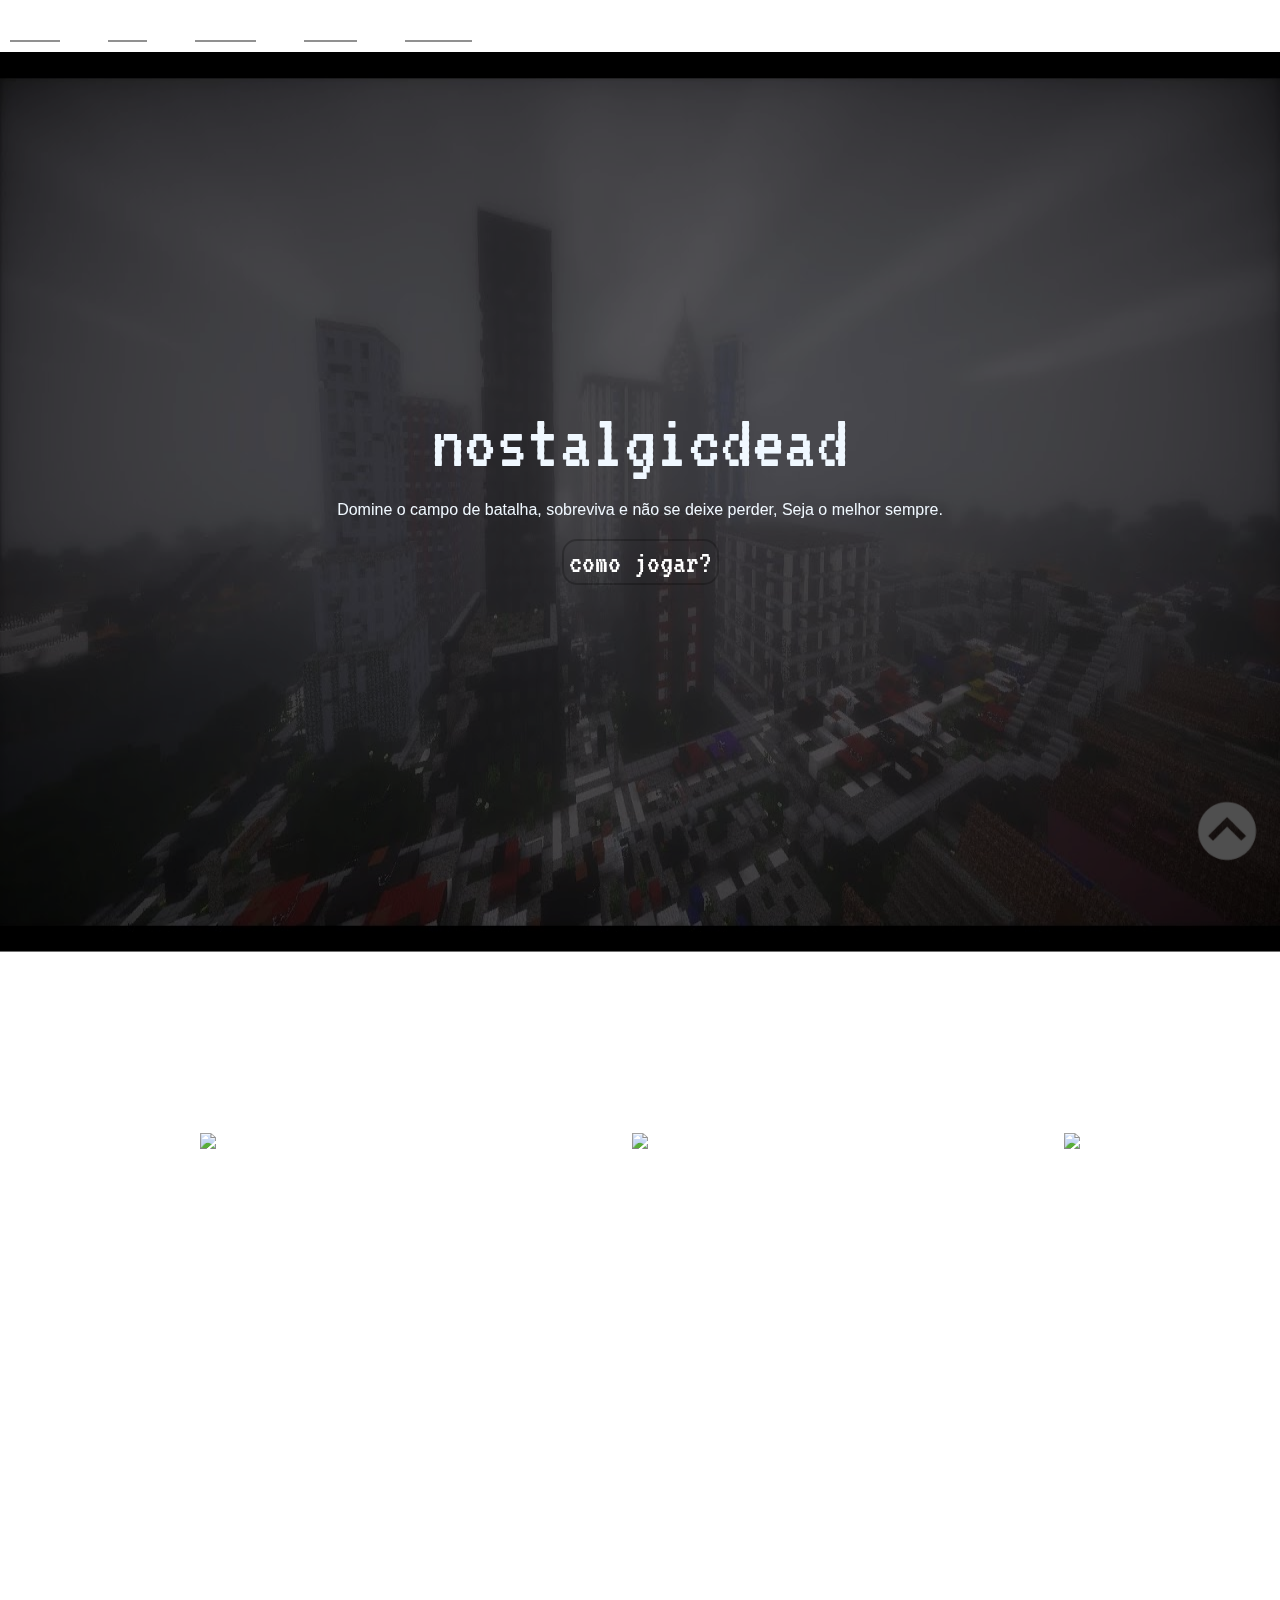
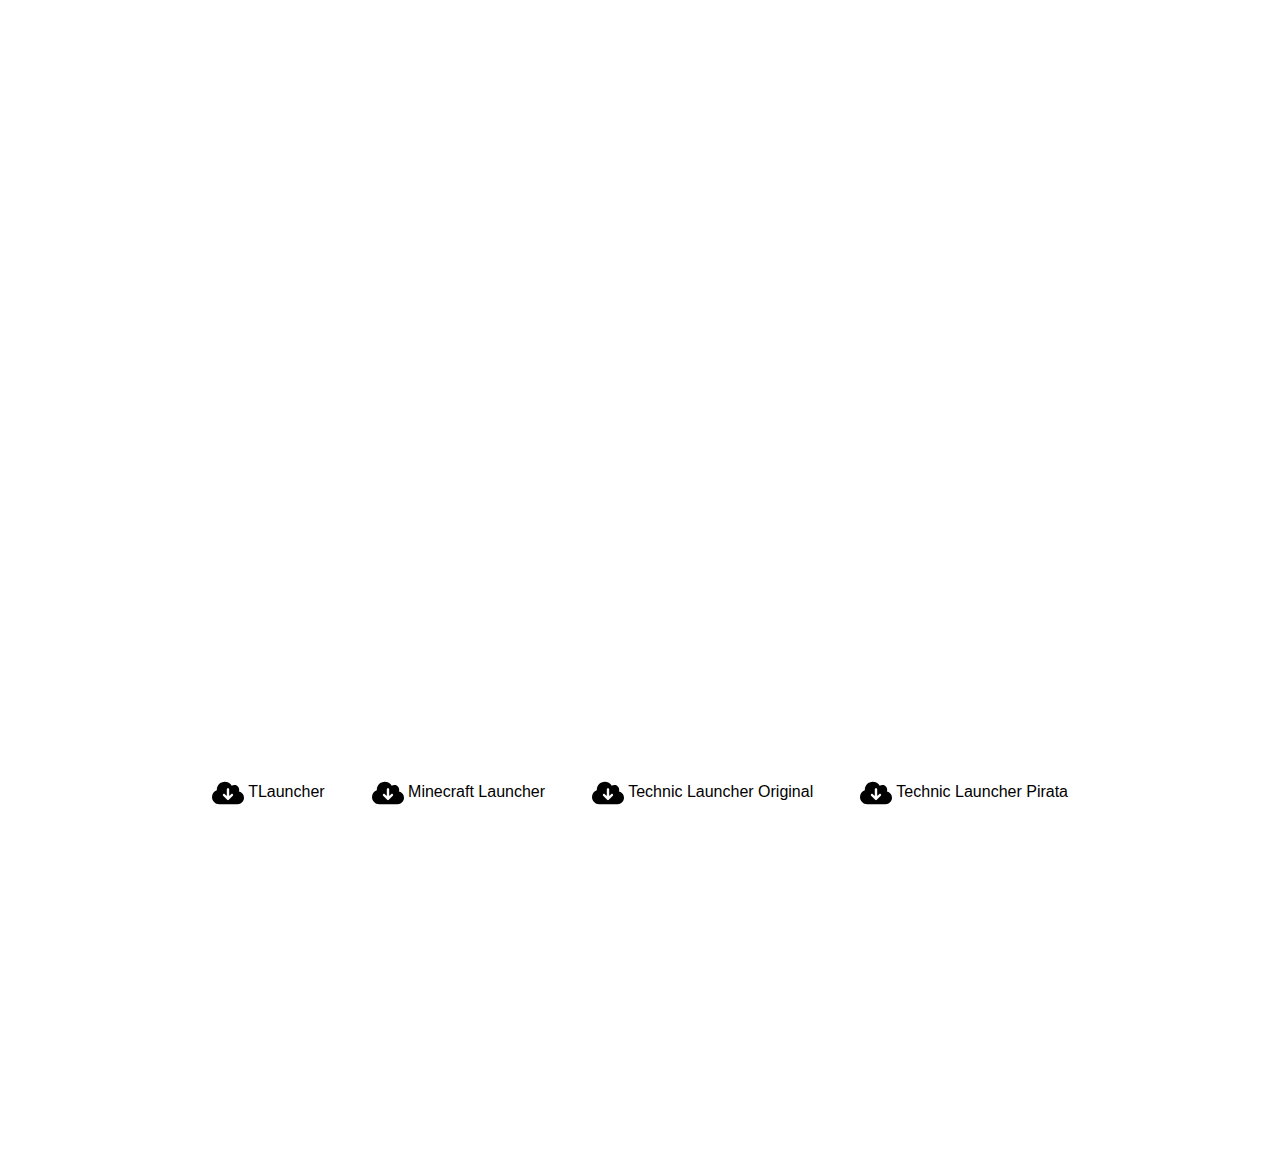
==== loja.html @ f215606f "menu lateral" ====
<!DOCTYPE html>
<html lang="pt-br">

<head>
    <meta charset="UTF-8">
    <meta http-equiv="X-UA-Compatible" content="IE=edge">
    <meta name="viewport" content="width=device-width, initial-scale=1.0">
    <link rel="stylesheet" href="style.css">
    <link rel="stylesheet" href="https://cdn.jsdelivr.net/npm/bootstrap@4.0.0/dist/css/bootstrap.min.css"
        integrity="sha384-Gn5384xqQ1aoWXA+058RXPxPg6fy4IWvTNh0E263XmFcJlSAwiGgFAW/dAiS6JXm" crossorigin="anonymous">

</html>
<title>nostalgicdead</title>
</head>

<body>
    <div id="preloader">
        <div class="inner">
            <img src="img/zumbi.gif" alt="zumbi">
            <h3>carregando...</h3>
        </div>
    </div>
    <div class="conteiner">
        <header class="cabeçalho">
            <nav class="menu">
                <a href="#">Inicio</a>
                <a href="#">Loja</a>
                <a href="">Régras</a>
                <a id="suave1" href="#sobre">Sobre</a>
                <a target="_blank" href="https://discord.gg/NSjnpbRYmt">discord</a>
            </nav>
            <div class="status">
                <p id="online1"></p>
                <p id="online2"></p>
            </div>
        </header>
        <main>
            <section class="main-principal">
                <div class="backgraund">
                    <div id="carouselExampleSlidesOnly" class="carousel slide" data-ride="carousel">
                        <div class="carousel-inner">
                            <div class="carousel-item active">
                                <img class="d-block w-100" src="img/banner.jpg" alt="First slide">
                            </div>
                            <div class="carousel-item">
                                <img class="d-block w-100" src="img/banner2.jpg" alt="Second slide">
                            </div>
                            <div class="carousel-item">
                                <img class="d-block w-100" src="img/banner3.png" alt="Third slide">
                            </div>
                        </div>
                    </div>
                    <div class="text">
                        <h1>nostalgicdead</h1>
                        <p>Domine o campo de batalha, sobreviva e não se deixe perder,
                            Seja o melhor sempre.</p>
                        <a id="suave" href="#comoJogar">como jogar?</a>
                    </div>
                </div>
            </section>
            <section class="sobre" id="sobre">
                <div class="sobre_conteiner">
                <h2>Sobre o Servidor</h2>
                <div class="conteiner_sobre">
                    <div class="card_sobre">
                        <img src="https://img.icons8.com/dusk/100/000000/calendar--v2.png" />
                        <h3>Eventos toda semana</h3>
                        <p>Eventos toda a semanada distribuindo premios e money dentro do jogo, despute contra outros
                            jogadores ou copere com eles em varios eventos.</p>
                    </div>
                    <div class="card_sobre">
                        <img src="https://img.icons8.com/plasticine/100/000000/zombie.png" />
                        <h3>O Melhor servidor Crafting Dead</h3>
                        <p>Viva e reviva os melhores momentos que um mod de mine pode oferecer, aventuras e diversão que
                            não acabam, não pense duas vezes, instale agora!</p>
                    </div>
                    <div class="card_sobre">
                        <img
                            src="https://img.icons8.com/external-bearicons-outline-color-bearicons/100/000000/external-VIP-christmas-and-new-year-bearicons-outline-color-bearicons.png" />
                        <h3>SEJA VIP</h3>
                        <p>com o passe VIP você começa na frente, se diverte ainda mais e ajuda o servidor a crescer.
                        </p>
                    </div>
                </div>
            </div>
            </section>
            <section id="comoJogar" class="comoJogar">
                <h2>Como Jogar</h2>
                <iframe width="700" height="390" src="https://www.youtube-nocookie.com/embed/RFe8q9fkfu0"
                    title="YouTube video player" frameborder="0"
                    allow="accelerometer; autoplay; clipboard-write; encrypted-media; gyroscope; picture-in-picture"
                    allowfullscreen></iframe>
                <div class="comojogar_botoes">
                    <a target="_blank" href="https://tlauncher.org/en/"> <img src="img/cloud-arrow-down-solid.svg"
                            alt="download"> TLauncher</a>
                    <a target="_blank" href="https://www.minecraft.net/pt-br/download"> <img
                            src="img/cloud-arrow-down-solid.svg" alt="download"> Minecraft Launcher</a>
                    <a target="_blank" href="https://www.technicpack.net/download"> <img
                            src="img/cloud-arrow-down-solid.svg" alt="download"> Technic Launcher Original</a>
                    <a target="_blank" href="https://www.hackphoenix.com/technic-launcher/"> <img
                            src="img/cloud-arrow-down-solid.svg" alt="download"> Technic Launcher Pirata</a>
                </div>
            </section>
    </div>
    <div class="btnTop">
        <img src="img/back-to-top-icon-png-7.jpg" alt="botão-topo">
    </div>
</body>

<script src="https://code.jquery.com/jquery-3.2.1.slim.min.js"
    integrity="sha384-KJ3o2DKtIkvYIK3UENzmM7KCkRr/rE9/Qpg6aAZGJwFDMVNA/GpGFF93hXpG5KkN" crossorigin="anonymous">
</script>
<script src="https://cdn.jsdelivr.net/npm/popper.js@1.12.9/dist/umd/popper.min.js"
    integrity="sha384-ApNbgh9B+Y1QKtv3Rn7W3mgPxhU9K/ScQsAP7hUibX39j7fakFPskvXusvfa0b4Q" crossorigin="anonymous">
</script>
<script src="https://cdn.jsdelivr.net/npm/bootstrap@4.0.0/dist/js/bootstrap.min.js"
    integrity="sha384-JZR6Spejh4U02d8jOt6vLEHfe/JQGiRRSQQxSfFWpi1MquVdAyjUar5+76PVCmYl" crossorigin="anonymous">
</script>

<script src="js/bntTop.js"></script>
<script src="js/jquery-3.6.0.min.js"></script>
<script src="js/preloader.js"></script>
<script src="js/online.js"></script>
<script src="js/scroll-suave.js"></script>

</html>
---- style.css ----
@import url('https://fonts.googleapis.com/css2?family=VT323&display=swap');
@import url('https://fonts.googleapis.com/css2?family=Open+Sans:ital,wght@0,400;0,500;0,700;0,800;1,400;1,600;1,700&display=swap');
@import url('https://fonts.googleapis.com/css2?family=Courier+Prime:ital,wght@0,400;0,700;1,700&display=swap');
*{
    padding: 0;
    margin: 0;
    text-decoration: none;
}
body{
    overflow-x:hidden;
    height: 200vh;
    background-image: url(https://jmd.im/wp-content/uploads/2017/06/blackix_thumbnail.jpg);
}
.conteiner{
    width: 100%;
    height: 100vh;
}

  /* ini: Preloader */
 
  #preloader {
    position:fixed;
    top:0;
    left:0;
    right:0;
    bottom:0;
    background-image: linear-gradient(to top, #000000, #181717, #282628, #38373a, #49494d);
    z-index:999; 
}
.inner h3{
    color: white;
    text-align: center;
}
#preloader .inner {
    position: absolute;
    top: 50%; 
    left: 50%;
    transform: translate(-50%, -50%);  
}

/* Menu */

.menu_pc{
    z-index: 100;
    display: flex;
    position: absolute;
    box-shadow: 5px black;
    border: 2px rgba(0, 0, 0, 0.329) solid;
    width: 100%;
    align-items: center;
    justify-content: space-around;
    gap: 50px;
    color: whitesmoke;
    background-color: rgba(0, 0, 0, 0.267);
}

.menu{
    color: rgb(255, 0, 0);
    padding: 10px;
    display: flex;
    gap: 3rem;

}

.menu a{
    font-family: 'Open Sans', sans-serif;
    border-bottom: solid 2px rgba(20, 20, 20, 0.466);
    padding: 2px;
    font-size: 1.1rem;
    color: rgb(255, 255, 255);
    transition: transform 1s;
}
.menu a:hover{
    transform: scale(111%);
    color: white;
}
.menu_mobile{
    display: none;
}
.ative{
    width: 40%;
    height: 100vh;
    display: flex;
    position: fixed;
    z-index: 200;
    background-color: #000000;
    justify-content: center;
    flex-wrap: wrap;
    gap: 25px;
    padding-top: 25px;
    padding-bottom: 25px;
    animation: menu 1s;
    transition: all 1s;

}
#hamburguer{
    position: fixed;
    z-index: 200;
    top: 5px;
    left: 5px;
    display: block;
}
.nav_mobile{
    font-family: 'Open Sans', sans-serif;
    display: flex;
    flex-direction: column;
    gap: 20px;
    align-items: center;

}
.nav_mobile a{
    border-bottom: solid 2px rgba(20, 20, 20, 0.466);
    padding: 2px;
    font-size: 1.1rem;
    color: rgb(255, 255, 255);
}
.status p{
    font-family: 'Open Sans', sans-serif;
    font-size: 1.2rem;
    margin: 0;
    text-align: center;
    color: white;
}
@keyframes menu {
    0%{
        width: 0%;
        opacity: 0;
    }100%{
        width: 40%;
        opacity: 1;
    }
}
/* Banner e texto do banner */
.backgraund{
    position: absolute;
    height: 100vh;
    width: 100%;
    overflow-y:hidden;
    background-color: #000000;
    overflow-x:hidden;
    border-bottom: solid rgba(255, 255, 255, 0.438) 1px;
}
.d-block{
    height: 100vh;
}
.text{
    font-family: 'VT323', monospace;
    z-index: 100;
    position: absolute;
    top: 38%;
    width: 100%;
    color: aliceblue;
    text-align: center;
    animation: back_text 3s;
}
.text h1{
    font-size: 5rem;
}
.text p{
    font-size: 1rem;
    font-family: 'Work Sans', sans-serif;
}
#on{
    color: green;
}
.text a{
    font-size: 2rem;
    background-color: rgba(240, 248, 255, 0);
    color: white;
    padding: 5px;
    border: solid rgba(0, 0, 0, 0.24) 2px;
    cursor: pointer;
    border-radius: 15px;
    transition: transform 1s;
}
.text a:hover{
    transform: scale(111%);
    color: white;
}
.backgraund img{
    width: 100%;
    opacity: .6;
}
.sobre{
    top: 100vh;
    height: 100vh;
    position: relative;
    text-align: center;
    background-repeat: no-repeat;
    background-position-y: 50rem left;
    color: white;
    border-bottom: solid rgba(255, 255, 255, 0.404) 1px;
}
.sobre h2{
    padding-top: 50px;
    padding-bottom: 80px;
}
.conteiner_sobre{
    display: flex;
    justify-content: space-around;
    flex-wrap: wrap;
    gap: 1rem;
    font-family: 'Courier Prime', monospace;
}
.card_sobre{
    width: 400px;
}
.comoJogar{
    top: 100vh;
    height: 100vh;
    position: relative;
    text-align: center;
}
.comoJogar h2{
    color: white;
    padding-top: 20px;
    padding-bottom: 20px;
}
.comojogar_botoes{
    margin-top: 25px;
    display: flex;
    flex-wrap: wrap;
    gap: 15px;
    justify-content: center;
}
.comojogar_botoes a{
    background-color: white;
    text-align: center;
    padding: 1rem;
    color: black;
    border-radius: 10px;
    transform: 2s;
}
.comojogar_botoes a:hover{
    opacity: .6;
    color: black;
}
.comojogar_botoes img{
    height: 32px;
    width: 32px;
}
@keyframes back{
    0%{
        transform: scale(150%);
    }100%{
        transform: scale(100%);
    }
}
@keyframes back_text{
    0%{
        right: -20rem;
    }100%{
        right: 0;
    }
}

.btnTop{
    position: fixed;
    right: 1rem;
    border-radius: 50%;
    padding: .3rem;
    cursor: pointer;
    bottom: 2rem;
    transition: all 1s;
    z-index: 170;
}
.btnTop:hover{
    opacity: .5;
    transform: scale(1.2);
}
.btnTop img{
    width: 64px;
}
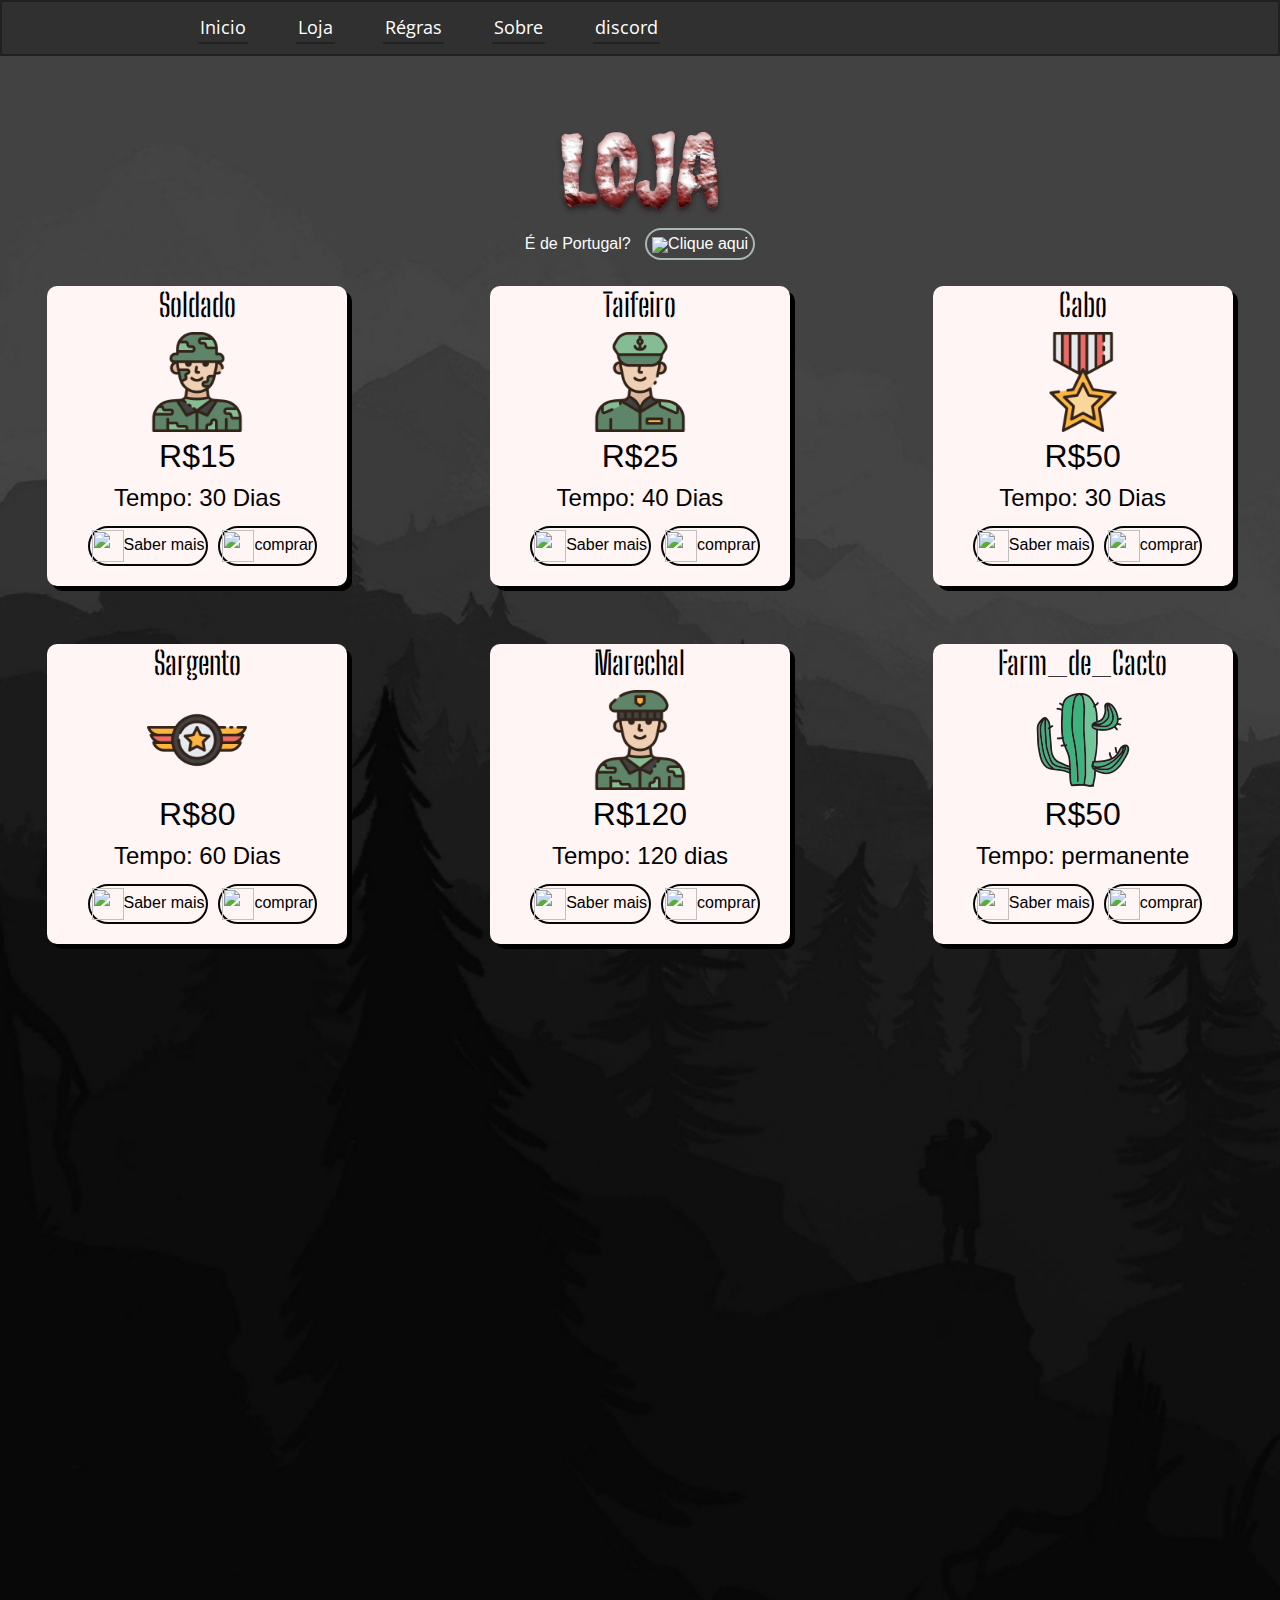
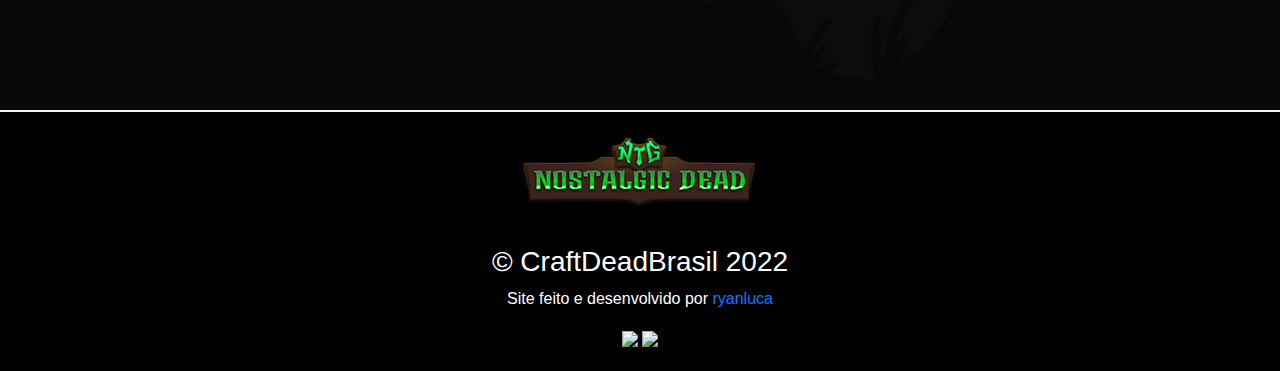
==== commit 09c70cae: "varias melhorias" ====
--- a/loja.html
+++ b/loja.html
@@ -5,15 +5,18 @@
     <meta charset="UTF-8">
     <meta http-equiv="X-UA-Compatible" content="IE=edge">
     <meta name="viewport" content="width=device-width, initial-scale=1.0">
+    <link rel="stylesheet" href="loja.css">
     <link rel="stylesheet" href="style.css">
+    <link rel="stylesheet" href="responsive.css">
     <link rel="stylesheet" href="https://cdn.jsdelivr.net/npm/bootstrap@4.0.0/dist/css/bootstrap.min.css"
         integrity="sha384-Gn5384xqQ1aoWXA+058RXPxPg6fy4IWvTNh0E263XmFcJlSAwiGgFAW/dAiS6JXm" crossorigin="anonymous">
+    <title>CraftDeadBrasil</title>
+    <link rel="shortcut icon" href="img/favicon.ico" type="image/x-icon">
 
 </html>
-<title>nostalgicdead</title>
 </head>
 
-<body>
+<body class="coco" touchstart="btn2()">
     <div id="preloader">
         <div class="inner">
             <img src="img/zumbi.gif" alt="zumbi">
@@ -21,89 +24,361 @@
         </div>
     </div>
     <div class="conteiner">
-        <header class="cabeçalho">
-            <nav class="menu">
-                <a href="#">Inicio</a>
-                <a href="#">Loja</a>
-                <a href="">Régras</a>
-                <a id="suave1" href="#sobre">Sobre</a>
-                <a target="_blank" href="https://discord.gg/NSjnpbRYmt">discord</a>
-            </nav>
-            <div class="status">
-                <p id="online1"></p>
-                <p id="online2"></p>
-            </div>
+        <header>
+            <img onclick="btn1()" id="hamburguer" src="https://img.icons8.com/ios/50/ffffff/list--v1.png"/>
+            <header>
+                <div class="menu_pc">
+                    <nav class="menu">
+                        <a href="index.html">Inicio</a>
+                        <a href="loja.html">Loja</a>
+                        <a href="regras.html">Régras</a>
+                        <a id="suave1" href="#sobre">Sobre</a>
+                        <a target="_blank" href="https://discord.gg/2xAkFJPDrj">discord</a>
+                    </nav>
+                    <div class="status">
+                        <p id="online3"></p>
+                        <p id="online4"></p>
+                    </div>
+                </div>
+                <div id="menu_mobile" class="menu_mobile">
+                    <nav class="nav_mobile">
+                        <a onclick="btn2()" href="index.html">Inicio</a>
+                        <a onclick="btn2()" href="loja.html">Loja</a>
+                        <a onclick="btn2()" href="">Régras</a>
+                        <a onclick="btn2()" id="suave2" href="#sobre">Sobre</a>
+                        <a onclick="btn2()" target="_blank" href="https://discord.gg/NSjnpbRYmt">discord</a>
+                    </nav>
+                    <div class="status">
+                        <p id="online1"></p>
+                        <p id="online2"></p>
+                    </div>
+                    <img onclick="btn1()" src="https://img.icons8.com/ios-glyphs/40/ffffff/cancel.png"/>
+                </div>
         </header>
         <main>
-            <section class="main-principal">
-                <div class="backgraund">
-                    <div id="carouselExampleSlidesOnly" class="carousel slide" data-ride="carousel">
-                        <div class="carousel-inner">
-                            <div class="carousel-item active">
-                                <img class="d-block w-100" src="img/banner.jpg" alt="First slide">
-                            </div>
-                            <div class="carousel-item">
-                                <img class="d-block w-100" src="img/banner2.jpg" alt="Second slide">
-                            </div>
-                            <div class="carousel-item">
-                                <img class="d-block w-100" src="img/banner3.png" alt="Third slide">
-                            </div>
-                        </div>
-                    </div>
-                    <div class="text">
-                        <h1>nostalgicdead</h1>
-                        <p>Domine o campo de batalha, sobreviva e não se deixe perder,
-                            Seja o melhor sempre.</p>
-                        <a id="suave" href="#comoJogar">como jogar?</a>
-                    </div>
-                </div>
-            </section>
-            <section class="sobre" id="sobre">
-                <div class="sobre_conteiner">
-                <h2>Sobre o Servidor</h2>
-                <div class="conteiner_sobre">
-                    <div class="card_sobre">
-                        <img src="https://img.icons8.com/dusk/100/000000/calendar--v2.png" />
-                        <h3>Eventos toda semana</h3>
-                        <p>Eventos toda a semanada distribuindo premios e money dentro do jogo, despute contra outros
-                            jogadores ou copere com eles em varios eventos.</p>
-                    </div>
-                    <div class="card_sobre">
-                        <img src="https://img.icons8.com/plasticine/100/000000/zombie.png" />
-                        <h3>O Melhor servidor Crafting Dead</h3>
-                        <p>Viva e reviva os melhores momentos que um mod de mine pode oferecer, aventuras e diversão que
-                            não acabam, não pense duas vezes, instale agora!</p>
-                    </div>
-                    <div class="card_sobre">
-                        <img
-                            src="https://img.icons8.com/external-bearicons-outline-color-bearicons/100/000000/external-VIP-christmas-and-new-year-bearicons-outline-color-bearicons.png" />
-                        <h3>SEJA VIP</h3>
-                        <p>com o passe VIP você começa na frente, se diverte ainda mais e ajuda o servidor a crescer.
-                        </p>
-                    </div>
-                </div>
+            <div class="main_loja">
+                <img src="img/loja.png" alt="loja">
+                <p id="Paragrafo">É de Portugal? <button id="moedas" onclick="euro()"><img
+                            src="https://img.icons8.com/doodle/32/000000/euro-pound-exchange--v1.png" />Clique
+                        aqui</button></p>
+                <section id="loja" class="loja">
+                    <div class="loja_card">
+                        <h2>Soldado</h2>
+                        <img src="img/soldado.png" />
+                        <p>R$10</p>
+                        <div class="botoes_loja">
+                            <button><img src="https://img.icons8.com/ios-glyphs/30/000000/macos-maximize.png" />Saber
+                                mais</button>
+                            <button><img src="https://img.icons8.com/ios-glyphs/30/000000/shop.png" />comprar</button>
+                        </div>
+                    </div>
             </div>
             </section>
-            <section id="comoJogar" class="comoJogar">
-                <h2>Como Jogar</h2>
-                <iframe width="700" height="390" src="https://www.youtube-nocookie.com/embed/RFe8q9fkfu0"
-                    title="YouTube video player" frameborder="0"
-                    allow="accelerometer; autoplay; clipboard-write; encrypted-media; gyroscope; picture-in-picture"
-                    allowfullscreen></iframe>
-                <div class="comojogar_botoes">
-                    <a target="_blank" href="https://tlauncher.org/en/"> <img src="img/cloud-arrow-down-solid.svg"
-                            alt="download"> TLauncher</a>
-                    <a target="_blank" href="https://www.minecraft.net/pt-br/download"> <img
-                            src="img/cloud-arrow-down-solid.svg" alt="download"> Minecraft Launcher</a>
-                    <a target="_blank" href="https://www.technicpack.net/download"> <img
-                            src="img/cloud-arrow-down-solid.svg" alt="download"> Technic Launcher Original</a>
-                    <a target="_blank" href="https://www.hackphoenix.com/technic-launcher/"> <img
-                            src="img/cloud-arrow-down-solid.svg" alt="download"> Technic Launcher Pirata</a>
+
+            <section class="saber-mais">
+                <div id="conteiner" class="saber_conteiner">
+                    <div id="soldado" class="">
+                        <h2 id="title"><strong id="preto">SOLDADO</strong><img onclick="exit()" id="exit"
+                                src="https://img.icons8.com/ios-filled/50/fa314a/xbox-x.png" /></h2>
+                        <h3>kit vip</h3>
+                        <img src="img/soldaod.png" id="imgcard" alt="vip soldado">
+                        <h3>Vantagens</h3>
+                        <div class="vantagens">
+                            <ol>
+                                <ul>Direito a tag <strong>[VIP]</strong> (no TAB e no chat)</ul>
+                                <ul><strong>15K money na ativação</strong></ul>
+                                <ul><strong>15 experiência</strong></ul>
+                                <ul>Direito a <strong>/kit vip</strong></ul>
+                                <ul>Direito a <strong>/tags</strong></ul>
+                                <ul>Direito a usar o <strong>/lanterna</strong></ul>
+                                <ul>Direito a 2 bau virtual <strong>/bau</strong></ul>
+                                <ul>Direito a limpar seu inventario <strong>/limpar</strong></ul>
+                                <ul>Pode <strong>falar colorido</strong> no chat</ul>
+                            </ol>
+                            <ol>
+                                <ul>Direito a mesa de trabalho virtual <strong>/mesa</strong></ul>
+                                <ul>Direito a se alimentar sem comida <strong>/fome</strong></ul>
+                                <ul>Direito a se suicidar usando <strong>/suicidar</strong></ul>
+                                <ul>Direito a <strong>2 terrenos</strong></ul>
+                                <ul>Direito a <strong>15 /homes</strong></ul>
+                                <ul>Direito a uma <strong>mesa de trabalho</strong> virtual</ul>
+                                <ul>Direito a <strong>falar colorido</strong> no chat</ul>
+                                <ul>Pode entrar com o <strong>servidor lotado</strong></ul>
+                            </ol>
+                        </div>
+                    </div>
+
+                    <div id="taifeiros" class="">
+                        <h2><strong id="preto">TAIFERO</strong><img onclick="exit()" id="exit"
+                                src="https://img.icons8.com/ios-filled/50/fa314a/xbox-x.png" /></h2>
+                        <h3>kit vip</h3>
+                        <img src="img/viptaifero.png" id="imgcard" alt="vip taifeiros">
+                        <h3>Vantagens</h3>
+                        <div class="vantagens">
+                            <ol>
+                                <ul>Direito a tag <strong>[VIP]</strong> (no TAB e no chat)</ul>
+                                <ul><strong>25K money na ativação</strong></ul>
+                                <ul><strong>25 experiência</strong></ul>
+                                <ul>Direito a <strong>/kit vip</strong></ul>
+                                <ul>Direito a <strong>/tags</strong></ul>
+                                <ul>Direito a usar o <strong>/lanterna</strong></ul>
+                                <ul>Direito a 3 bau virtual <strong>/bau</strong></ul>
+                                <ul>Direito a limpar seu inventario <strong>/limpar</strong></ul>
+                                <ul>Pode <strong>falar colorido</strong> no chat</ul>
+                            </ol>
+                            <ol>
+                                <ul>Direito a mesa de trabalho virtual <strong>/mesa</strong></ul>
+                                <ul>Direito a se alimentar sem comida <strong>/fome</strong></ul>
+                                <ul>Direito a se suicidar usando <strong>/suicidar</strong></ul>
+                                <ul>Direito a <strong>3 terrenos</strong></ul>
+                                <ul>Direito a <strong>25 /homes</strong></ul>
+                                <ul>Direito a uma <strong>mesa de trabalho</strong> virtual</ul>
+                                <ul>Direito a <strong>falar colorido</strong> no chat</ul>
+                                <ul>Pode entrar com o <strong>servidor lotado</strong></ul>
+                            </ol>
+                        </div>
+                    </div>
+
+
+                    <div id="Cabo" class="">
+                        <h2><strong id="preto">Cabo</strong><img onclick="exit()" id="exit"
+                                src="https://img.icons8.com/ios-filled/50/fa314a/xbox-x.png" /></h2>
+                        <h3>kit vip</h3>
+                        <img src="img/vipcabo.png" id="imgcard" alt="vip taifeiros">
+                        <h3>Vantagens</h3>
+                        <div class="vantagens">
+                            <ol>
+                                <ul>Direito a tag <strong>[VIP]</strong> (no TAB e no chat)</ul>
+                                <ul><strong>35K money na ativação</strong></ul>
+                                <ul><strong>35 experiência</strong></ul>
+                                <ul>Direito a <strong>/kit vip</strong></ul>
+                                <ul>Direito a <strong>/tags</strong></ul>
+                                <ul>Direito a usar o <strong>/lanterna</strong></ul>
+                                <ul>Direito a 4 bau virtual <strong>/bau</strong></ul>
+                                <ul>Direito a limpar seu inventario <strong>/limpar</strong></ul>
+                                <ul>Pode <strong>falar colorido</strong> no chat</ul>
+                            </ol>
+                            <ol>
+                                <ul>Direito a mesa de trabalho virtual <strong>/mesa</strong></ul>
+                                <ul>Direito a se alimentar sem comida <strong>/fome</strong></ul>
+                                <ul>Direito a se suicidar usando <strong>/suicidar</strong></ul>
+                                <ul>Direito a <strong>4 terrenos</strong></ul>
+                                <ul>Direito a <strong>25 /homes</strong></ul>
+                                <ul>Direito a uma <strong>mesa de trabalho</strong> virtual</ul>
+                                <ul>Direito a <strong>falar colorido</strong> no chat</ul>
+                                <ul>Pode entrar com o <strong>servidor lotado</strong></ul>
+                            </ol>
+                        </div>
+                    </div>
+
+
+                    <div id="sargentos" class="">
+                        <h2><strong id="preto">Sargento</strong><img onclick="exit()" id="exit"
+                                src="https://img.icons8.com/ios-filled/50/fa314a/xbox-x.png" /></h2>
+                        <h3>kits vip</h3>
+                        <img src="img/vipsargento1.png" id="imgcard" alt="vip taifeiros">
+                        <div class="vantagens">
+                            <ol>
+                                <ul>Direito a tag <strong>[VIP]</strong> (no TAB e no chat)</ul>
+                                <ul><strong>75K money na ativação</strong></ul>
+                                <ul><strong>50 experiência</strong></ul>
+                                <ul>Direito a <strong>/kit vip</strong></ul>
+                                <ul>Direito a <strong>/tags</strong></ul>
+                                <ul>Direito a usar o <strong>/lanterna</strong></ul>
+                                <ul>Direito a 5 bau virtual <strong>/bau</strong></ul>
+                                <ul>Direito a limpar seu inventario <strong>/limpar</strong></ul>
+                                <ul>Pode <strong>falar colorido</strong> no chat</ul>
+                            </ol>
+                            <ol>
+                                <ul>Direito a mesa de trabalho virtual <strong>/mesa</strong></ul>
+                                <ul>Direito a se alimentar sem comida <strong>/fome</strong></ul>
+                                <ul>Direito a se suicidar usando <strong>/suicidar</strong></ul>
+                                <ul>Direito a <strong>5 terrenos</strong></ul>
+                                <ul>Direito a <strong>35 /homes</strong></ul>
+                                <ul>Direito a uma <strong>mesa de trabalho</strong> virtual</ul>
+                                <ul>Direito a <strong>falar colorido</strong> no chat</ul>
+                                <ul>Pode entrar com o <strong>servidor lotado</strong></ul>
+                            </ol>
+                        </div>
+                    </div>
+
+
+                    <div id="Marechal" class="">
+                        <h2><strong id="preto">Marechal</strong><img onclick="exit()" id="exit"
+                                src="https://img.icons8.com/ios-filled/50/fa314a/xbox-x.png" /></h2>
+                        <h3>kits vip</h3>
+                        <img src="img/vipmarechal1.png" id="imgcard" alt="vip taifeiros">
+                        <h3>Vantagens</h3>
+                        <div class="vantagens">
+                            <ol>
+                                <ul>Direito a tag <strong>[VIP]</strong> (no TAB e no chat)</ul>
+                                <ul><strong>100K money na ativação</strong></ul>
+                                <ul><strong>100 experiência</strong></ul>
+                                <ul>Direito a <strong>/kit vip</strong></ul>
+                                <ul>Direito a <strong>/tags</strong></ul>
+                                <ul>Direito a usar o <strong>/lanterna</strong></ul>
+                                <ul>Direito a 6 bau virtual <strong>/bau</strong></ul>
+                                <ul>Direito a limpar seu inventario <strong>/limpar</strong></ul>
+                                <ul>Pode <strong>falar colorido</strong> no chat</ul>
+                            </ol>
+                            <ol>
+                                <ul>Direito a mesa de trabalho virtual <strong>/mesa</strong></ul>
+                                <ul>Direito a se alimentar sem comida <strong>/fome</strong></ul>
+                                <ul>Direito a se suicidar usando <strong>/suicidar</strong></ul>
+                                <ul>Direito a <strong>6 terrenos</strong></ul>
+                                <ul>Direito a <strong>50 /homes</strong></ul>
+                                <ul>Direito a uma <strong>mesa de trabalho</strong> virtual</ul>
+                                <ul>Direito a <strong>falar colorido</strong> no chat</ul>
+                                <ul>Pode entrar com o <strong>servidor lotado</strong></ul>
+                            </ol>
+                        </div>
+                    </div>
+
                 </div>
             </section>
-    </div>
-    <div class="btnTop">
-        <img src="img/back-to-top-icon-png-7.jpg" alt="botão-topo">
+            <section>
+                <div id="aloja" class="aloja">
+                    <div class="loja_res"></div>
+                </div>
+                <div class="background_lojapt" id="background_lojapt">
+                    <div class="lojapt_soldado" id="lojapt_soldado"">
+                    <img id=" exit_loja" onclick="exit_lojapt()"
+                        src="https://img.icons8.com/ios-glyphs/90/000000/xbox-x.png" />
+                    <h2>vip soldado</h2>
+                    <div id="paypal-button-container"></div>
+                    <div id="smart-button-container">
+                        <div style="text-align: center;">
+                            <div id="paypal-button-container"></div>
+                        </div>
+                    </div>
+                    <script src="https://www.paypal.com/sdk/js?client-id=sb&enable-funding=venmo&currency=BRL"
+                        data-sdk-integration-source="button-factory"></script>
+                    <script>
+                        function initPayPalButton() {
+                            paypal.Buttons({
+                                style: {
+                                    shape: 'pill',
+                                    color: 'blue',
+                                    layout: 'vertical',
+                                    label: 'pay',
+
+                                },
+
+                                createOrder: function (data, actions) {
+                                    return actions.order.create({
+                                        purchase_units: [{
+                                            "description": "teste",
+                                            "amount": {
+                                                "currency_code": "BRL",
+                                                "value": 15
+                                            }
+                                        }]
+                                    });
+                                },
+
+                                onApprove: function (data, actions) {
+                                    return actions.order.capture().then(function (orderData) {
+
+                                        // Full available details
+                                        console.log('Capture result', orderData, JSON.stringify(
+                                            orderData, null, 2));
+
+                                        // Show a success message within this page, e.g.
+                                        const element = document.getElementById(
+                                            'paypal-button-container');
+                                        element.innerHTML = '';
+                                        element.innerHTML = '<h3>Thank you for your payment!</h3>';
+
+                                        // Or go to another URL:  actions.redirect('thank_you.html');
+
+                                    });
+                                },
+
+                                onError: function (err) {
+                                    console.log(err);
+                                }
+                            }).render('#paypal-button-container');
+                        }
+                        initPayPalButton();
+                    </script>
+                </div>
+
+
+                <div class="lojapt_taifero" id="lojapt_taifero"">
+                    <img id=" exit_loja" onclick="exit_lojapt()"
+                        src="https://img.icons8.com/ios-glyphs/90/000000/xbox-x.png" />
+                    <h2>vip soldado</h2>
+                    <div id="paypal-button-container"></div>
+                    <div id="smart-button-container">
+                        <div style="text-align: center;">
+                            <div id="paypal-button-container"></div>
+                        </div>
+                    </div>
+                    <script src="https://www.paypal.com/sdk/js?client-id=sb&enable-funding=venmo&currency=BRL"
+                        data-sdk-integration-source="button-factory"></script>
+                    <script>
+                        function initPayPalButton() {
+                            paypal.Buttons({
+                                style: {
+                                    shape: 'pill',
+                                    color: 'blue',
+                                    layout: 'vertical',
+                                    label: 'pay',
+
+                                },
+
+                                createOrder: function (data, actions) {
+                                    return actions.order.create({
+                                        purchase_units: [{
+                                            "description": "teste",
+                                            "amount": {
+                                                "currency_code": "BRL",
+                                                "value": 15
+                                            }
+                                        }]
+                                    });
+                                },
+
+                                onApprove: function (data, actions) {
+                                    return actions.order.capture().then(function (orderData) {
+
+                                        // Full available details
+                                        console.log('Capture result', orderData, JSON.stringify(
+                                            orderData, null, 2));
+
+                                        // Show a success message within this page, e.g.
+                                        const element = document.getElementById(
+                                            'paypal-button-container');
+                                        element.innerHTML = '';
+                                        element.innerHTML = '<h3>Thank you for your payment!</h3>';
+
+                                        // Or go to another URL:  actions.redirect('thank_you.html');
+
+                                    });
+                                },
+
+                                onError: function (err) {
+                                    console.log(err);
+                                }
+                            }).render('#paypal-button-container');
+                        }
+                        initPayPalButton();
+                    </script>
+                </div>
+                </div>
+            </section>
+        </main>
+        <footer class="footer_loja">
+            <div class="copyy">
+                <img src="img/footer.png" alt="Logo craft dead">
+                <h3>&copy; CraftDeadBrasil 2022</h3>
+                <p>Site feito e desenvolvido por <a href="ryanluca.tec">ryanluca</a></p>
+                <div class="redesociais">
+                    <a target="_blank" href="https://www.instagram.com/nostalgicdead/"><img src="https://img.icons8.com/clouds/64/000000/instagram-new--v3.png"/></a>
+                    <a onclick="btn2()" target="_blank" href="https://discord.gg/NSjnpbRYmt"><img src="https://img.icons8.com/clouds/64/000000/discord-logo.png"/></a>
+                </div>
+            </div>
+        </footer>
     </div>
 </body>
 
@@ -117,10 +392,13 @@
     integrity="sha384-JZR6Spejh4U02d8jOt6vLEHfe/JQGiRRSQQxSfFWpi1MquVdAyjUar5+76PVCmYl" crossorigin="anonymous">
 </script>
 
-<script src="js/bntTop.js"></script>
+<script src="js/menu_mobile.js"></script>
 <script src="js/jquery-3.6.0.min.js"></script>
 <script src="js/preloader.js"></script>
 <script src="js/online.js"></script>
 <script src="js/scroll-suave.js"></script>
+<script src="js/loja.js"></script>
+<script src="js/menuloja.js"></script>
+<script src="js/lojaeuro.js"></script>
 
 </html>--- a/loja.css
+++ b/loja.css
@@ -0,0 +1,445 @@
+@import url('https://fonts.googleapis.com/css2?family=Creepster&display=swap');
+@import url('https://fonts.googleapis.com/css2?family=Big+Shoulders+Stencil+Display&display=swap');
+.coco{
+        height: 200vh;
+        background-color: #000000;
+        background-image: url(img/backgroundloja.jpg);
+        background-repeat: no-repeat;
+        background-size: cover;
+
+}
+.conteiner{
+    overflow: hidden;
+    width: 100%;
+    height: 100%;
+}
+
+#moedas{
+    color: white;
+    border: 2px solid #ABB7B7;
+    padding: 2px 5px;
+}
+.main_loja{
+    color: rgb(252, 252, 252);
+    text-align: center;
+    position:absolute;
+    top: 10px;
+}
+
+.main_loja h1{
+    padding-top: 100px;
+    font-family: 'Creepster', cursive;
+    font-size: 5rem;
+}
+.main_loja p{
+    padding-top: 10px;
+}
+.main_loja button{
+    background-color: #00aaaa00;
+    border: 2px solid rgb(5, 5, 5);
+    color: rgb(0, 0, 0);
+    border-radius: 250px;
+    margin-left: 10px;
+    padding: 2px;
+    transition: 1s transform;
+}
+.main_loja button:hover{
+    transform: scale(111%);
+    opacity: .8;    
+}
+.loja{
+    display: flex;
+    justify-content: space-around;
+    flex-wrap: wrap;
+    gap: 3rem;
+}
+.loja_card{
+    margin-top: 10px;
+    border-radius: 10px;
+    box-shadow: 5px 5px #000000;
+    color: black;
+    background-color: rgb(255, 245, 245);
+    height: 300px;
+    width: 300px;
+    align-items: center;
+    position: relative;
+    animation: loja_card 3s;
+}
+@keyframes loja_card{
+    0%{
+        left: -200px;
+        opacity: 0;
+    }100%{
+        top: 0;
+        left: 0;
+        opacity: 1;
+    }
+}
+.loja_card h2{
+    font-family: 'Big Shoulders Stencil Display', cursive;
+}
+.loja_card p{
+    font-size: 2rem;
+    margin: 0;
+    padding: 0;
+}
+.loja_card img{
+    height: 100px;
+    width: 100px;
+}
+.botoes_loja img{
+    height: 32px;
+    width: 32px;
+}
+#tempo{
+    font-size: 1.5rem;
+    padding-bottom: 10px;
+}
+.none{
+    display: none;
+}
+.saber_conteiner{
+    position: fixed;
+    background-color: rgba(0, 0, 0, 0.548);
+    z-index: 200;
+    top: 0;
+    width: 100%;
+    display: none;
+    height: auto;
+}
+.on{
+    display: block;
+}
+.of{
+    display: none;
+}
+
+.soldado{
+    position: relative;
+    background-color: white;
+    color: black;
+    margin: 1% auto;
+    display: block;
+    width: 70%;
+    border-radius: 25px;
+    box-shadow: 6px 4px black;
+    border: 2px solid;
+    animation: cards 1s;
+    text-align: center;
+}
+.soldado h2{
+    color: #050505;
+    font-size: 3rem;
+    padding: 5px;
+    border: black 1px solid;
+    font-family: 'Big Shoulders Stencil Display', cursive;
+}.soldado ol{
+    padding-bottom: 3rem;
+}
+#preto{
+    color: black;
+}
+.soldado strong{
+    color: #fd0000;
+}
+.taifeiro{
+    position: relative;
+    background-color: white;
+    color: black;
+    display: block;
+    margin: 1% auto;
+    width: 70%;
+    border-radius: 25px;
+    box-shadow: 6px 4px black;
+    border: 2px solid black;
+    animation: cards 1s;
+    text-align: center;
+}
+.taifeiro h2{
+    color: #2600fd;
+    padding: 5px;
+    border: black 1px solid;
+    font-family: 'Big Shoulders Stencil Display', cursive;
+    font-size: 3rem;
+}
+.taifeiro strong{
+    color: #2600fd;
+}
+.taifeiro ol{
+    padding-bottom: 3rem;
+}
+.cabo{
+    position: relative;
+    background-color: white;
+    color: black;
+    display: block;
+    margin: 1% auto;
+    width: 70%;
+    border-radius: 25px;
+    box-shadow: 6px 4px black;
+    border: 2px solid;
+    animation: cards 1s;
+    text-align: center;
+}
+.cabo h2{
+    color: #2600fd;
+    padding: 5px;
+    border: black 1px solid;
+    font-family: 'Big Shoulders Stencil Display', cursive;
+    font-size: 3rem;
+}
+.cabo strong{
+    color: #0fff07;
+}
+.cabo ol{
+    padding-bottom: 3rem;
+}
+.sargento{
+    position: relative;
+    background-color: white;
+    color: black;
+    overflow-x: scroll;
+    display: block;
+    margin: 0 auto;
+    width: 70%;
+    height: 700px;
+    border-radius: 25px;
+    box-shadow: 6px 4px black;
+    border: 2px solid;
+    animation: cards 1s;
+    text-align: center;
+}
+.sargento h2{
+    color: #2600fd;
+    padding: 5px;
+    border: black 1px solid;
+    font-family: 'Big Shoulders Stencil Display', cursive;
+    font-size: 3rem;
+}
+.sargento h4{
+    font-size: 1rem;
+    padding: 10px;
+    color: #ff00c8;
+}
+.sargento ol{
+    padding-bottom: 100px;
+}
+.sargento strong{
+    color: #ff00c8;
+}
+.marechal{
+    position: relative;
+    background-color: white;
+    color: black;
+    overflow-x: scroll;
+    display: block;
+    margin: 0 auto;
+    width: 70%;
+    height: 700px;
+    border-radius: 25px;
+    box-shadow: 6px 4px black;
+    border: 2px solid;
+    animation: cards 1s;
+    text-align: center;
+}
+.marechal h2{
+    color: #2600fd;
+    padding: 5px;
+    border: black 1px solid;
+    font-family: 'Big Shoulders Stencil Display', cursive;
+    font-size: 3rem;
+}
+.marechal h4{
+    font-size: 1rem;
+    padding: 10px;
+    color: #730881;
+}
+.marechal ol{
+    padding-bottom: 100px;
+}
+.marechal strong{
+    color: #730881;
+}
+#exit{
+    position: absolute;
+    right: 10px;
+    top: 3;
+    z-index: 200;
+}
+@keyframes cards{
+    0%{
+        opacity: 0;
+    }100%{
+        opacity: 1;
+    }
+}
+.vantagens{
+    display: flex;
+    justify-content: space-around;
+    align-items: flex-end;
+}
+.active{
+    display: block;
+}
+.aloja{
+    position: fixed;
+    top: 0;
+    width: 100%;
+    display: none;
+    z-index: 200;
+    background-color: #1c1c1d3d;
+    height: 200vh;
+}
+.alojaative{
+    display: block;
+}
+.loja_res{
+    background-image: url(https://nostalgicdead.shop/img/footer-left-pic.png);
+    border: solid 4px black;
+    box-shadow: 5px 5px black;
+    background-repeat: no-repeat;
+    background-color: white;
+    background-position: 800px 250px;
+    color: #050505;
+    position: relative;
+    margin: 0 auto;
+    display: flex;
+    flex-direction: column;
+    border-radius: 10px;
+    width: 80%;
+    height: 100vh;
+    animation: cards 1s;
+    text-align: center;
+}
+.loja_res strong{
+    color: red;
+}
+.loja_res img{
+    width: 400px;
+    margin: 0 auto;
+}
+.btn_pagamento button{
+    background-color: #fffdfd5d;
+    border: 2px solid #000000;
+    color: #000000;
+    border-radius: 25px;
+    margin-left: 10px;
+    padding: 2px 5px;
+    transition: transform 1s;
+}
+.btn_pagamento button:hover{
+    transform: scale(111%);
+    border: 2px solid #2600ff;
+}
+#btn_pagamento{
+    width: 32px;
+    height: 32px;
+}
+.loja_res button{
+    padding: 0px 10px;
+}
+#exit_loja{
+    position: absolute;
+    width: 48px;
+    right: 1px;
+    z-index: 300;
+}
+.carregando{
+    position: absolute;
+    top: 5%;
+    left: 30%;
+
+}
+.loja_res iframe{
+    z-index: 100;
+    animation: ifrem 3s;
+}
+
+@keyframes ifrem{
+    0%{
+        opacity: 0;
+    }100%{
+        opacity: 1;
+    }
+}
+.pix_area{
+    margin: 0 auto;
+}
+#checkress{
+    color: red;
+}
+#paypal-button-container{
+    position: relative;
+    z-index: 300;
+}
+.background_lojapt{
+    position: fixed;
+    top: 0;
+    width: 100%;
+    display: none;
+    z-index: 200;
+    background-color: #1c1c1d3d;
+    height: 200vh;
+}
+.lojapt h2{
+    color: #000000;
+    padding: 5px;
+    border: black 1px solid;
+    font-family: 'Big Shoulders Stencil Display', cursive;
+    font-size: 3rem;
+}
+.lojapt_soldado{
+    height: 3rem;
+    width: 600px;
+    height: 500px;
+    margin: 100px auto;
+    display: none;
+    background-image: url(https://nostalgicdead.shop/img/footer-left-pic.png);
+    border: solid 4px black;
+    box-shadow: 5px 5px black;
+    background-repeat: no-repeat;
+    background-color: white;
+    background-position: 800px 250px;
+    color: #050505;
+    position: relative;
+    margin: 0 auto;
+    flex-direction: column;
+    border-radius: 10px;
+    width: 80%;
+    height: 100vh;
+    animation: cards 1s;
+    text-align: center;
+}
+.alojaatives{
+    display: flex;
+}
+.alojaaback{
+    display: block;
+}
+.lojapt_taifero{
+    height: 3rem;
+    width: 600px;
+    height: 500px;
+    margin: 100px auto;
+    display: none;
+    background-image: url(https://nostalgicdead.shop/img/footer-left-pic.png);
+    border: solid 4px black;
+    box-shadow: 5px 5px black;
+    background-repeat: no-repeat;
+    background-color: white;
+    background-position: 800px 250px;
+    color: #050505;
+    position: relative;
+    margin: 0 auto;
+    flex-direction: column;
+    border-radius: 10px;
+    width: 80%;
+    height: 100vh;
+    animation: cards 1s;
+    text-align: center;
+}
+.footer_loja{
+    position: absolute;
+    top: 190vh;
+    z-index: 500;
+}--- a/style.css
+++ b/style.css
@@ -7,9 +7,11 @@
     text-decoration: none;
 }
 body{
-    overflow-x:hidden;
-    height: 200vh;
-    background-image: url(https://jmd.im/wp-content/uploads/2017/06/blackix_thumbnail.jpg);
+    overflow-x: hidden;
+    height: 310vh;
+    background-image: url(img/backgroundloja.jpg);
+    background-repeat: no-repeat;
+    background-size: cover;
 }
 .conteiner{
     width: 100%;
@@ -98,7 +100,7 @@
     z-index: 200;
     top: 5px;
     left: 5px;
-    display: block;
+    display: none;
 }
 .nav_mobile{
     font-family: 'Open Sans', sans-serif;
@@ -147,25 +149,41 @@
     font-family: 'VT323', monospace;
     z-index: 100;
     position: absolute;
-    top: 38%;
+    top: 80%;
     width: 100%;
     color: aliceblue;
     text-align: center;
     animation: back_text 3s;
-}
-.text h1{
-    font-size: 5rem;
-}
-.text p{
-    font-size: 1rem;
-    font-family: 'Work Sans', sans-serif;
+    z-index: 400;
+}
+.logo_img{
+        z-index: 200;
+        position: absolute;
+        width: 350px;
+        height: 100%;
+        opacity: 1;
+        top: 20%;
+        left: 38%;
+        animation: LOGO 3s;
+        animation-iteration-count: infinite;
+}
+.logo_img img{
+    width: 250px;
+    left: 0;
+}
+@keyframes LOGO{
+    0%{
+        transform: scale(100%);
+    }50%{
+        transform: scale(105%);
+    }
 }
 #on{
     color: green;
 }
 .text a{
-    font-size: 2rem;
-    background-color: rgba(240, 248, 255, 0);
+    font-size: 3rem;
+    background-color: rgba(240, 248, 255, 0.089);
     color: white;
     padding: 5px;
     border: solid rgba(0, 0, 0, 0.24) 2px;
@@ -179,7 +197,6 @@
 }
 .backgraund img{
     width: 100%;
-    opacity: .6;
 }
 .sobre{
     top: 100vh;
@@ -189,7 +206,7 @@
     background-repeat: no-repeat;
     background-position-y: 50rem left;
     color: white;
-    border-bottom: solid rgba(255, 255, 255, 0.404) 1px;
+    border-bottom: solid rgba(0, 0, 0, 0.404) 1px;
 }
 .sobre h2{
     padding-top: 50px;
@@ -270,4 +287,18 @@
 }
 .btnTop img{
     width: 64px;
-}+}
+footer{
+    top: 310vh;
+    position: absolute;
+    background-color: #000000da;
+    color: white;
+    width: 100%;
+    border-top: 2px solid whitesmoke;
+    display: flex;
+}
+.copyy{
+    width: 100%;
+    text-align: center;
+    padding: 20px;
+}
--- a/responsive.css
+++ b/responsive.css
@@ -0,0 +1,156 @@
+@media (max-width: 800px){
+    .text h1{
+        font-size: 3rem;
+    }
+    .menu_pc{
+        display: none;
+    }
+    .menu{
+        display: block;
+    }
+    .sobre{
+        height: auto;
+    }
+    .comoJogar iframe{
+        width: 90%;
+    }
+    .status p{
+        font-size: 1rem;
+    }
+    #hamburguer{
+        display: block;
+    }
+    .logo_img{
+        width: 100%;
+        text-align: center;
+        left: 0;
+    }
+    .logo_img img{
+        width: 300px;
+        left: 0;
+    }
+    .soldado{
+        width: 100%;
+        margin-top: 0px;
+        overflow-x: scroll;
+        height: 100vh;
+    }
+    .taifeiro{
+        width: 100%;
+        margin-top: 0px;
+        overflow-x: scroll;
+        height: 100vh;
+    }
+    .cabo{
+        width: 100%;
+        margin-top: 0px;
+        overflow-x: scroll;
+        height: 100vh;
+    }
+    .sargento{
+        width: 100%;
+        margin-top: 0px;
+        overflow-x: scroll;
+        height: 100vh;
+    }
+    .marechal{
+        width: 100%;
+        margin-top: 0px;
+        overflow-x: scroll;
+        height: 100vh;
+    }
+    .vantagens{
+        display: flex;
+        flex-direction: column;
+        align-items: center;
+    }
+    .vantagens ol{
+        padding: 0;
+    }
+    .loja_res{
+        width: 100%;
+        overflow-x: scroll;
+    }
+    footer{
+        top: 430vh;
+    }
+    body{
+        height: 500vh;
+    }
+}
+@media (max-width: 450px){
+    .text h1{
+        font-size: 3rem;
+    }
+    .menu_pc{
+        display: none;
+    }
+    .menu{
+        display: block;
+    }
+    .sobre{
+        height: auto;
+    }
+    .comoJogar iframe{
+        width: 90%;
+    }
+    .status p{
+        font-size: .7rem;
+    }
+    #hamburguer{
+        display: block;
+    }
+    .logo_img img{
+        width: 250px;
+        left: 0;
+    }
+    .loja_card{
+        height: 300px;
+        width: 300px;
+    }
+    #imgcard{
+        height: 150px;
+    }
+    .soldado{
+        height: 130vh;
+    }
+    .taifeiro{
+        height: 130vh;
+    }
+    .cabo{
+        height: 130vh;
+    }
+    .sargento{
+        height: 130vh;
+    }
+    .marechal{
+        height: 130vh;
+    }
+    .vantagens{
+        height: 130vh;
+    }
+    .loja_res{
+        width: 100%;
+        height: 130vh;
+        overflow-x: scroll;
+    }
+    .loja_res img{
+        width: 300px;
+    }
+    footer{
+        top: 460vh;
+    }
+    body{
+        height: 530vh;
+    }
+}
+@media (max-width: 1000px){
+    .footer_loja{
+        top: 250vh;
+    }
+}
+@media (max-width: 650px){
+    .footer_loja{
+        top: 480vh;
+    }
+}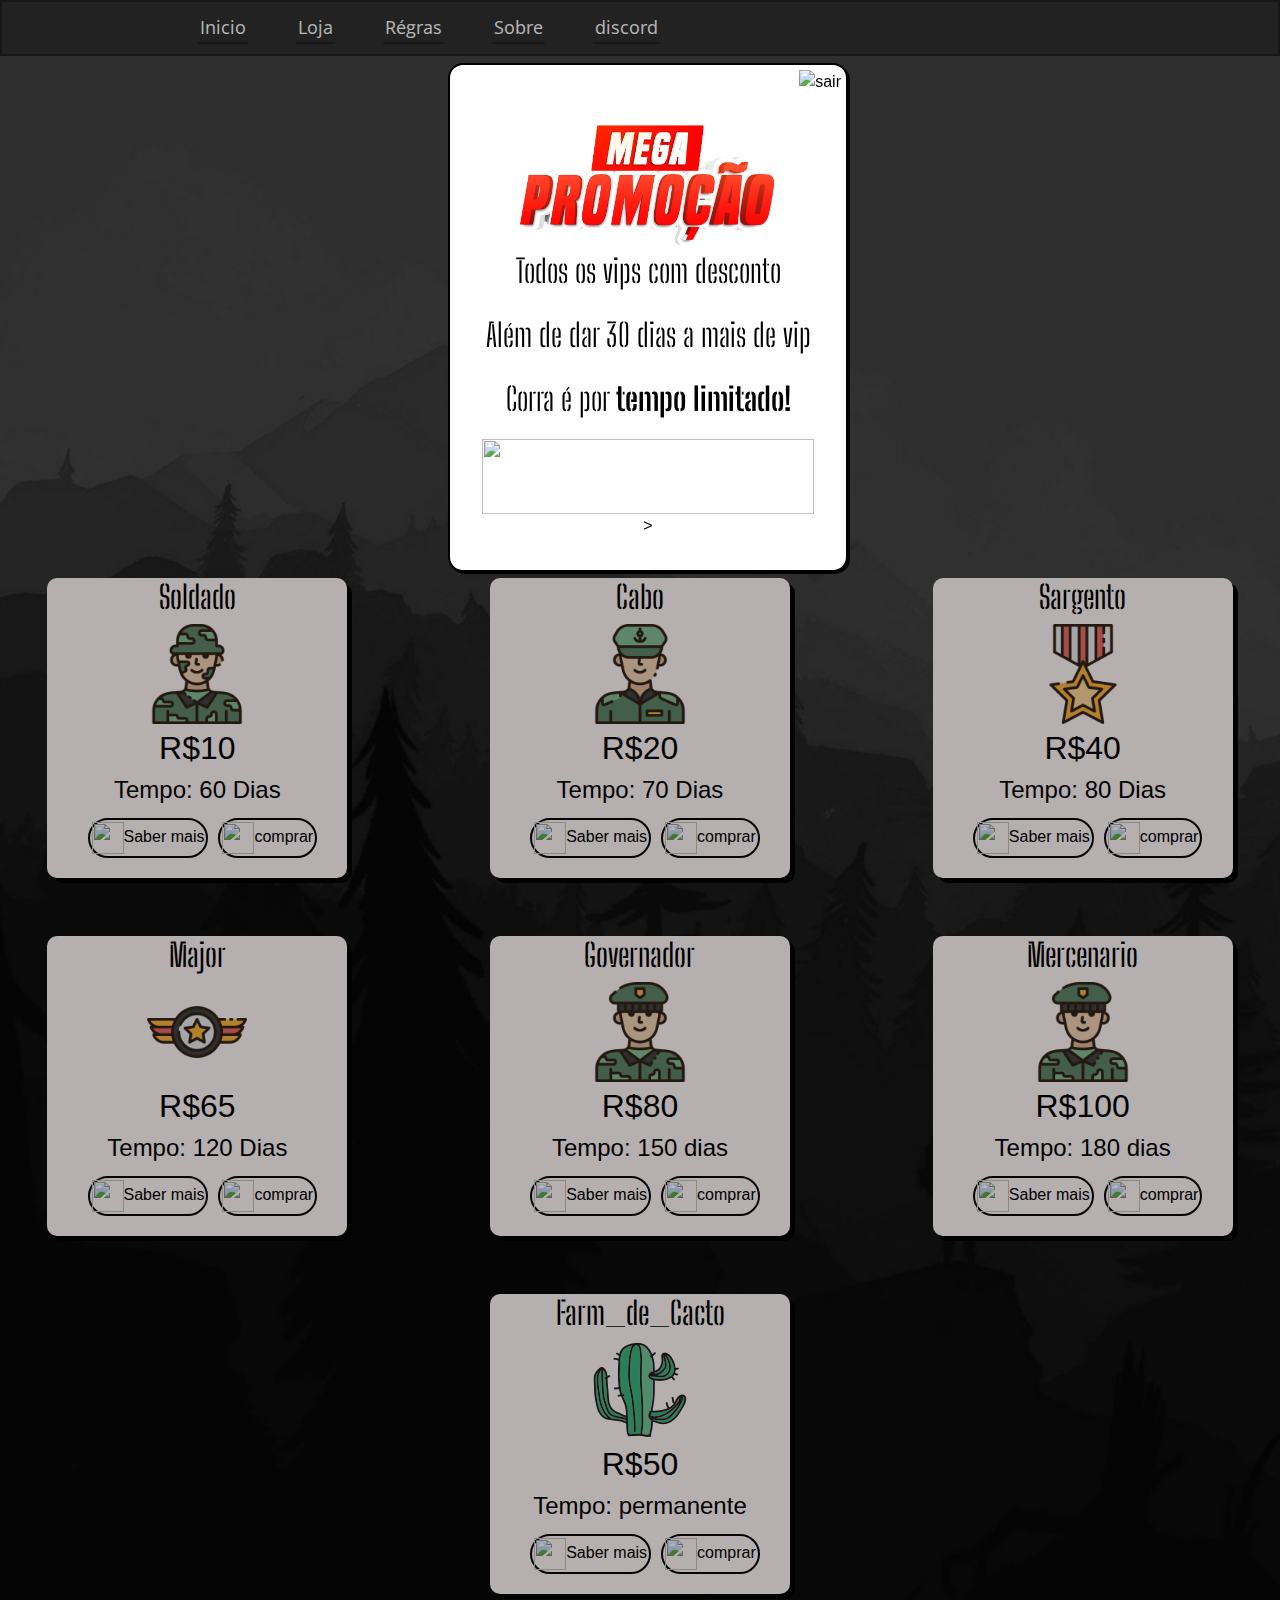
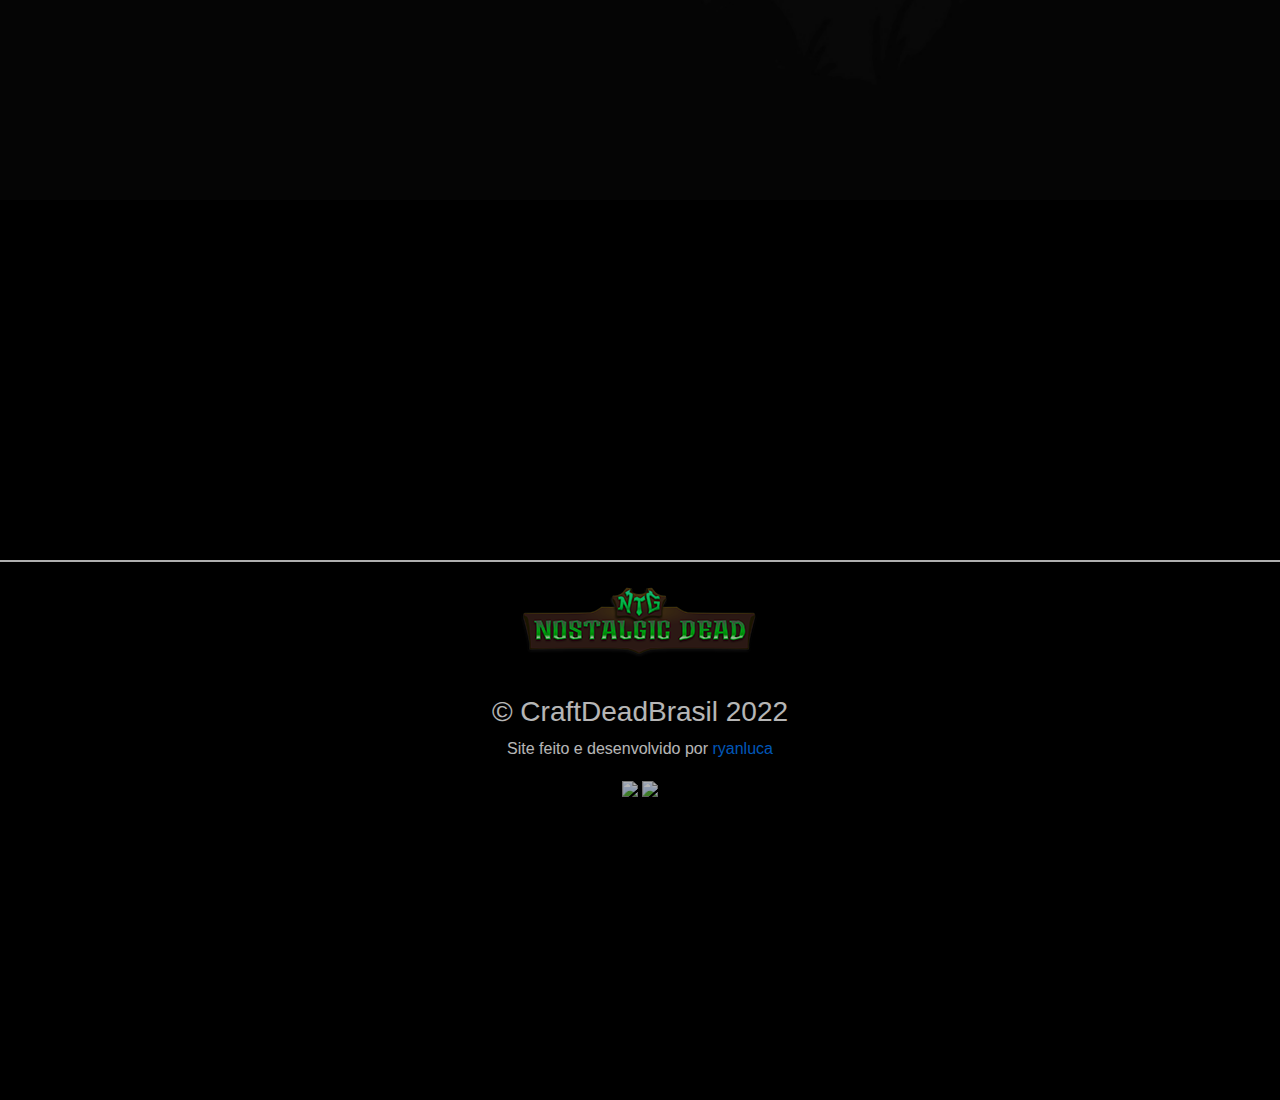
==== commit 079c21b6: "quase lançado" ====
--- a/loja.html
+++ b/loja.html
@@ -57,7 +57,7 @@
         </header>
         <main>
             <div class="main_loja">
-                <img src="img/loja.png" alt="loja">
+                <img id="mainloja" src="img/loja.png" alt="loja">
                 <p id="Paragrafo">É de Portugal? <button id="moedas" onclick="euro()"><img
                             src="https://img.icons8.com/doodle/32/000000/euro-pound-exchange--v1.png" />Clique
                         aqui</button></p>
@@ -80,8 +80,11 @@
                     <div id="soldado" class="">
                         <h2 id="title"><strong id="preto">SOLDADO</strong><img onclick="exit()" id="exit"
                                 src="https://img.icons8.com/ios-filled/50/fa314a/xbox-x.png" /></h2>
-                        <h3>kit vip</h3>
-                        <img src="img/soldaod.png" id="imgcard" alt="vip soldado">
+                        <h3>kits vips</h3>
+                        <h4>Kit Inicial</h4>
+                        <img src="img/Soldadocda.png" id="imgcard" alt="vip soldado">
+                        <h4>Kit Vipnub</h4>
+                        <img src="img/soldadonubcda.png" id="imgcard" alt="vip soldado">
                         <h3>Vantagens</h3>
                         <div class="vantagens">
                             <ol>
@@ -108,11 +111,14 @@
                         </div>
                     </div>
 
-                    <div id="taifeiros" class="">
-                        <h2><strong id="preto">TAIFERO</strong><img onclick="exit()" id="exit"
+                    <div id="taifeiros" class="cabo">
+                        <h2><strong id="preto">cabo</strong><img onclick="exit()" id="exit"
                                 src="https://img.icons8.com/ios-filled/50/fa314a/xbox-x.png" /></h2>
-                        <h3>kit vip</h3>
-                        <img src="img/viptaifero.png" id="imgcard" alt="vip taifeiros">
+                        <h3>kits vip</h3>
+                        <h4>kit ativação</h4>
+                        <img src="img/cabocda.png" id="imgcard" alt="vip taifeiros">
+                        <h4>Kit Vipnub</h4>
+                        <img src="img/soldadonubcda.png" id="imgcard" alt="vip soldado">
                         <h3>Vantagens</h3>
                         <div class="vantagens">
                             <ol>
@@ -367,6 +373,16 @@
                 </div>
                 </div>
             </section>
+            <section class="banner-promocionar banneron" id="banner-promocionar">
+                <div class="banner_promocao">
+                    <img src="https://img.icons8.com/ios-glyphs/90/000000/xbox-x.png" id="exit-banner" onclick="banner_exit()" alt="sair">
+                    <img src="img/banner.png" alt="banner">
+                    <P>Todos os vips com desconto</P>
+                    <p>Além de dar 30 dias a mais de vip</p>
+                    <p>Corra é por <strong>tempo limitado!</strong></p>
+                    <img id="contagem" src="http://gen.sendtric.com/countdown/67wzajo4qd"/>>
+                </div>
+            </section>
         </main>
         <footer class="footer_loja">
             <div class="copyy">
@@ -400,5 +416,6 @@
 <script src="js/loja.js"></script>
 <script src="js/menuloja.js"></script>
 <script src="js/lojaeuro.js"></script>
+<script src="js/timer.js"></script>
 
 </html>--- a/loja.css
+++ b/loja.css
@@ -1,17 +1,19 @@
 @import url('https://fonts.googleapis.com/css2?family=Creepster&display=swap');
 @import url('https://fonts.googleapis.com/css2?family=Big+Shoulders+Stencil+Display&display=swap');
+
 .coco{
         height: 200vh;
         background-color: #000000;
         background-image: url(img/backgroundloja.jpg);
         background-repeat: no-repeat;
         background-size: cover;
+        overflow: hidden;
 
 }
 .conteiner{
-    overflow: hidden;
     width: 100%;
     height: 100%;
+    
 }
 
 #moedas{
@@ -25,7 +27,10 @@
     position:absolute;
     top: 10px;
 }
-
+#mainloja{
+    width: 600px;
+    height: 500px;
+}
 .main_loja h1{
     padding-top: 100px;
     font-family: 'Creepster', cursive;
@@ -104,8 +109,13 @@
     z-index: 200;
     top: 0;
     width: 100%;
+    height: 100%;
     display: none;
     height: auto;
+}
+.saber_conteiner img{
+    border-radius: 15px;
+    border: 2px solid black;
 }
 .on{
     display: block;
@@ -120,7 +130,9 @@
     color: black;
     margin: 1% auto;
     display: block;
+    height: 600px;
     width: 70%;
+    overflow: auto;
     border-radius: 25px;
     box-shadow: 6px 4px black;
     border: 2px solid;
@@ -133,7 +145,13 @@
     padding: 5px;
     border: black 1px solid;
     font-family: 'Big Shoulders Stencil Display', cursive;
-}.soldado ol{
+}
+.soldado h4{
+    font-size: 1.5rem;
+    padding: 15px;
+    color: red;
+}
+.soldado ol{
     padding-bottom: 3rem;
 }
 #preto{
@@ -142,7 +160,7 @@
 .soldado strong{
     color: #fd0000;
 }
-.taifeiro{
+.cabo{
     position: relative;
     background-color: white;
     color: black;
@@ -155,17 +173,17 @@
     animation: cards 1s;
     text-align: center;
 }
-.taifeiro h2{
+.cabo h2{
     color: #2600fd;
     padding: 5px;
     border: black 1px solid;
     font-family: 'Big Shoulders Stencil Display', cursive;
     font-size: 3rem;
 }
-.taifeiro strong{
+.cabo strong{
     color: #2600fd;
 }
-.taifeiro ol{
+.cabo ol{
     padding-bottom: 3rem;
 }
 .cabo{
@@ -265,6 +283,8 @@
     right: 10px;
     top: 3;
     z-index: 200;
+    border: none;
+    cursor: pointer;
 }
 @keyframes cards{
     0%{
@@ -438,8 +458,56 @@
     animation: cards 1s;
     text-align: center;
 }
+.banner-promocionar{
+    width: 100%;
+    height: 300vh;
+    display: none;
+    color: white;
+    background-color: #00000049;
+    z-index: 500;
+    position: absolute;
+    overflow: hidden;
+}
+.banneron{
+    display: block;
+}
+.banner_promocao{
+    position: fixed;
+    overflow: hidden;
+    background-color: white;
+    color: #000000;
+    padding: 2rem;
+    text-align: center;
+    border: 2px solid black;
+    border-radius: 15px;
+    box-shadow: 2px 2px black;
+    width: 400px;
+    top: 7%;
+    left: 35%;
+}
+.banner_promocao img{
+    height: 150px;
+}
+.banner_promocao p{
+    font-size: 2rem;
+    font-family: 'Big Shoulders Stencil Display', cursive;
+}
+.countdown{
+    height: 100px;
+}
+#exit-banner{
+    height: 48px;
+    cursor: pointer;
+    position: absolute;
+    top: 5px;
+    right: 5px;
+}
+#contagem{
+    height: 75px;
+    width: 100%;
+}
 .footer_loja{
     position: absolute;
-    top: 190vh;
-    z-index: 500;
+    top: 240vh;
+    z-index: 100;
 }